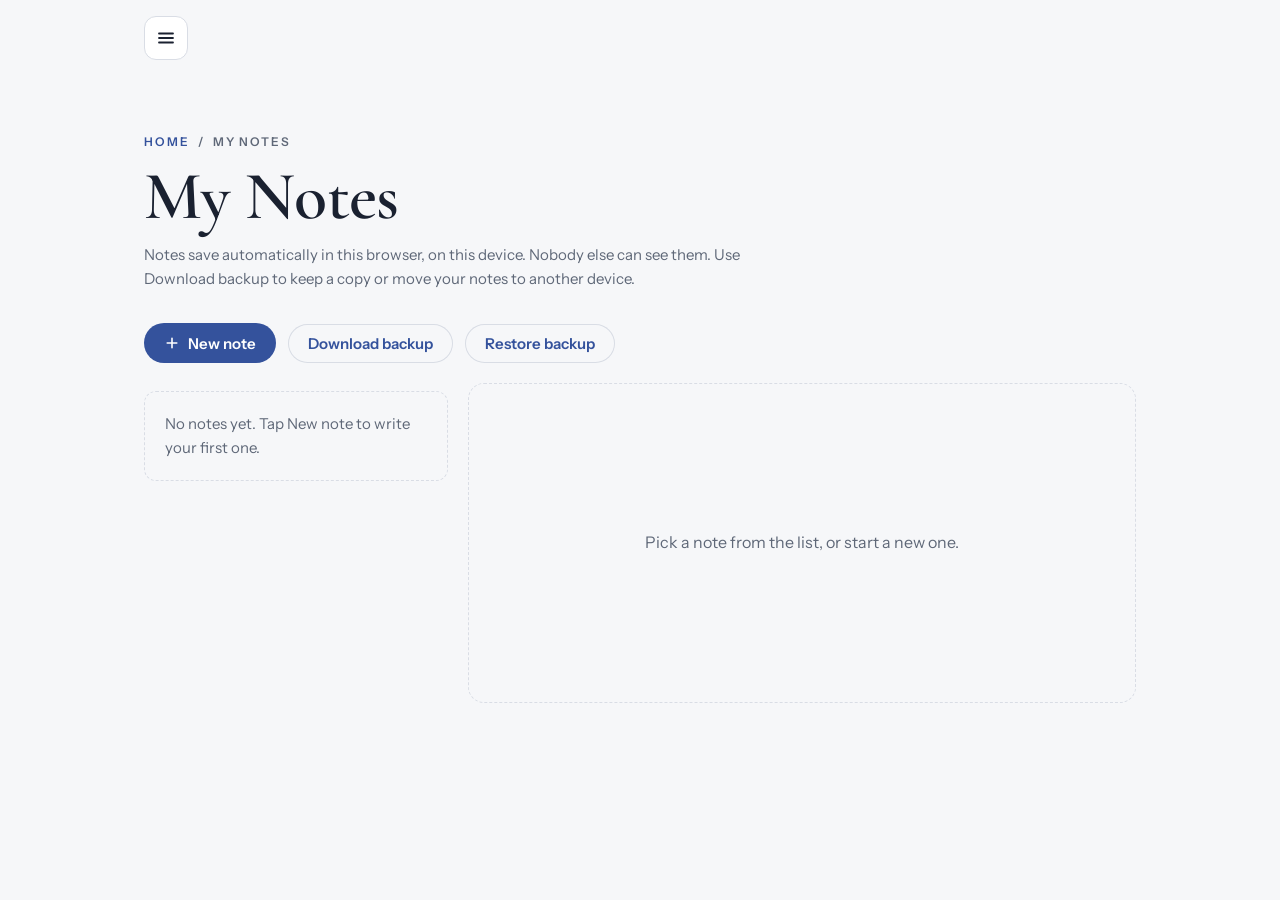
==== notes/index.html @ aa0404c6 "Add seamless transitions: two-way scroll fades, page cross-fades, smooth open/close Co-Authored-By: " ====
<!doctype html>
<html lang="en">
<head>
<meta charset="utf-8">
<meta name="viewport" content="width=device-width, initial-scale=1, viewport-fit=cover">
<title>My Study Notes</title>
<meta name="description" content="Personal study notes. Dos Santos Jesus Study Guide.">
<link rel="preconnect" href="https://fonts.googleapis.com">
<link rel="preconnect" href="https://fonts.gstatic.com" crossorigin>
<link rel="stylesheet" href="https://fonts.googleapis.com/css2?family=Cormorant+Garamond:ital,wght@0,500;0,600;1,500;1,600&family=Instrument+Sans:wght@400;500;600&display=swap">
<link rel="stylesheet" href="../assets/site.css">
<script>(function(d){try{if("IntersectionObserver" in window&&!matchMedia("(prefers-reduced-motion: reduce)").matches){d.classList.add("js-reveal");setTimeout(function(){if(!window.SITE)d.classList.remove("js-reveal")},3000)}}catch(e){}})(document.documentElement);</script>
<style>
  /* Notes: a list of notes beside a plain writing sheet. On phones the list and the sheet take turns. */
  .wrap.wide { max-width: 64rem; }
  .warn {
    margin: 0;
    padding: 0.75rem 1rem;
    border-radius: 10px;
    background: var(--no-soft);
    color: var(--no);
    font-size: 0.875rem;
    font-weight: 500;
    max-width: 62ch;
  }
  .toolbar {
    display: flex;
    flex-wrap: wrap;
    align-items: center;
    gap: 0.5rem 0.75rem;
    padding-bottom: 1.25rem;
  }
  .toolbar .btn svg { width: 1rem; height: 1rem; }
  .toolbar-msg { font-size: 0.875rem; color: var(--muted); }
  .toolbar-msg.bad { color: var(--no); }

  .notes {
    display: grid;
    grid-template-columns: minmax(15rem, 19rem) minmax(0, 1fr);
    gap: 1.25rem;
    align-items: start;
    padding-bottom: 4rem;
  }
  .list-pane { display: flex; flex-direction: column; gap: 0.5rem; min-width: 0; }
  .note-list { list-style: none; margin: 0; padding: 0; display: flex; flex-direction: column; gap: 0.375rem; }
  .note-item {
    appearance: none;
    width: 100%;
    text-align: left;
    font: inherit;
    color: inherit;
    display: flex;
    flex-direction: column;
    gap: 0.25rem;
    padding: 0.75rem 0.875rem;
    border: 1px solid var(--rule);
    border-radius: 12px;
    background: var(--surface);
    cursor: pointer;
  }
  .note-item:hover { border-color: var(--accent); }
  .note-item[aria-current="true"] { border-color: var(--accent); background: var(--accent-soft); }
  .note-item:focus-visible { outline: 2px solid var(--accent); outline-offset: 2px; }
  .note-item .t { font-weight: 600; overflow: hidden; text-overflow: ellipsis; white-space: nowrap; }
  .note-item .s { font-size: 0.875rem; color: var(--muted); overflow: hidden; text-overflow: ellipsis; white-space: nowrap; }
  .note-item .d {
    display: flex;
    align-items: center;
    gap: 0.5rem;
    font-size: 0.75rem;
    color: var(--muted);
    font-variant-numeric: tabular-nums;
  }
  .chip {
    font-size: 0.625rem;
    font-weight: 600;
    letter-spacing: 0.1em;
    text-transform: uppercase;
    padding: 0.0625rem 0.5rem;
    border-radius: 999px;
    background: var(--accent-soft);
    color: var(--accent);
  }
  .note-item[aria-current="true"] .chip { background: var(--surface); }
  .empty {
    margin: 0;
    padding: 1.25rem;
    border: 1px dashed var(--rule);
    border-radius: 12px;
    color: var(--muted);
    font-size: 0.9375rem;
  }

  .editor {
    display: flex;
    flex-direction: column;
    gap: 0.75rem;
    padding: 1.25rem;
    border: 1px solid var(--rule);
    border-radius: 16px;
    background: var(--surface);
    min-width: 0;
  }
  .editor-top { display: flex; flex-wrap: wrap; align-items: center; justify-content: space-between; gap: 0.5rem 1rem; }
  .back {
    appearance: none;
    border: 0;
    background: none;
    padding: 0.25rem 0;
    color: var(--accent);
    font: 600 0.875rem/1 var(--font-body);
    cursor: pointer;
    display: none;
    align-items: center;
    gap: 0.375rem;
  }
  .back svg { width: 1rem; height: 1rem; }
  .back:focus-visible { outline: 2px solid var(--accent); outline-offset: 2px; border-radius: 4px; }
  .topic-field { display: flex; align-items: center; gap: 0.5rem; font-size: 0.8125rem; color: var(--muted); }
  .topic-field select {
    font: inherit;
    font-size: 0.875rem;
    color: var(--fg);
    background: var(--bg);
    border: 1px solid var(--rule);
    border-radius: 8px;
    padding: 0.375rem 0.5rem;
  }
  .save-status { font-size: 0.8125rem; color: var(--muted); font-variant-numeric: tabular-nums; }
  .save-status.ok { color: var(--ok); }
  .title-input {
    width: 100%;
    border: 0;
    border-bottom: 1px solid var(--rule);
    padding: 0.25rem 0 0.5rem;
    background: transparent;
    color: var(--fg);
    font-family: var(--font-display);
    font-weight: 600;
    font-size: clamp(1.75rem, 5vw, 2.25rem);
    line-height: 1.15;
  }
  .title-input::placeholder, .body-input::placeholder { color: var(--muted); opacity: 0.7; }
  .body-input {
    width: 100%;
    min-height: 50vh;
    resize: vertical;
    border: 0;
    padding: 0.25rem 0;
    background: transparent;
    color: var(--fg);
    font: 400 1rem/1.7 var(--font-body);
  }
  .title-input:focus-visible, .body-input:focus-visible, .topic-field select:focus-visible {
    outline: 2px solid var(--accent);
    outline-offset: 4px;
    border-radius: 4px;
  }
  .editor-foot {
    display: flex;
    flex-wrap: wrap;
    align-items: center;
    justify-content: space-between;
    gap: 0.5rem 1rem;
    padding-top: 0.75rem;
    border-top: 1px solid var(--rule);
    font-size: 0.8125rem;
    color: var(--muted);
  }
  .btn.danger { color: var(--no); }
  .btn.danger.armed { background: var(--no); color: var(--bg); box-shadow: none; }
  .editor-placeholder {
    display: grid;
    place-items: center;
    min-height: 20rem;
    padding: 2rem;
    border: 1px dashed var(--rule);
    border-radius: 16px;
    color: var(--muted);
    text-align: center;
  }

  @media (max-width: 760px) {
    .notes { grid-template-columns: 1fr; }
    .notes.editing .list-pane { display: none; }
    .notes:not(.editing) .editor,
    .notes:not(.editing) .editor-placeholder { display: none; }
    .back { display: inline-flex; }
    .body-input { min-height: 55vh; }
  }

  /* Smooth state changes */
  .note-item { transition: border-color 0.2s ease, background-color 0.2s ease; }
  .swap { animation: pop 0.3s cubic-bezier(0.2, 0.7, 0.2, 1) both; }
  .toolbar-msg:not(:empty) { animation: pop 0.3s ease both; }
  .btn.danger { transition: background-color 0.2s ease, color 0.2s ease; }
  @media (prefers-reduced-motion: reduce) {
    .swap, .toolbar-msg:not(:empty) { animation: none; }
    .note-item, .btn.danger { transition: none; }
  }
</style>
</head>
<body data-page="notes">

<header class="topbar">
  <div class="wrap wide">
    <button class="menu-btn" type="button" data-menu-open aria-controls="site-menu" aria-expanded="false" aria-label="Open menu">
      <svg viewBox="0 0 20 20" fill="none" aria-hidden="true"><path d="M3 5.5h14M3 10h14M3 14.5h14" stroke="currentColor" stroke-width="1.8" stroke-linecap="round"/></svg>
    </button>
  </div>
</header>

<main>
  <div class="wrap wide page-head">
    <nav class="crumbs" aria-label="Breadcrumb"><a href="../">Home</a><span aria-hidden="true">/</span><span>My Notes</span></nav>
    <h1>My Notes</h1>
    <p class="lede">Notes save automatically in this browser, on this device. Nobody else can see them. Use Download backup to keep a copy or move your notes to another device.</p>
    <p class="warn" id="storage-warn" hidden>This browser is blocking saving, so your notes will disappear when you close the page. Download a backup before you leave.</p>
  </div>

  <div class="wrap wide">
    <div class="toolbar reveal">
      <button class="btn" id="new-note" type="button">
        <svg viewBox="0 0 20 20" fill="none" aria-hidden="true"><path d="M10 4v12M4 10h12" stroke="currentColor" stroke-width="2" stroke-linecap="round"/></svg>
        New note
      </button>
      <button class="btn ghost" id="export" type="button">Download backup</button>
      <button class="btn ghost" id="import" type="button">Restore backup</button>
      <input type="file" id="import-file" accept=".json,application/json" hidden>
      <span class="toolbar-msg" id="toolbar-msg" aria-live="polite"></span>
    </div>

    <div class="notes reveal" id="notes" style="--delay: 80ms">
      <div class="list-pane">
        <ul class="note-list" id="note-list" aria-label="Your notes"></ul>
        <p class="empty" id="empty">No notes yet. Tap New note to write your first one.</p>
      </div>

      <section class="editor" id="editor" aria-label="Note" hidden>
        <div class="editor-top">
          <button class="back" id="back" type="button">
            <svg viewBox="0 0 20 20" fill="none" aria-hidden="true"><path d="M16 10H4M9 5l-5 5 5 5" stroke="currentColor" stroke-width="1.8" stroke-linecap="round" stroke-linejoin="round"/></svg>
            All notes
          </button>
          <label class="topic-field" for="note-topic">Topic <select id="note-topic"></select></label>
          <span class="save-status" id="save-status" aria-live="polite"></span>
        </div>
        <input class="title-input" id="note-title" type="text" placeholder="Title" autocomplete="off" aria-label="Note title">
        <textarea class="body-input" id="note-body" placeholder="Start writing…" aria-label="Note text"></textarea>
        <div class="editor-foot">
          <span id="note-dates"></span>
          <button class="btn ghost small danger" id="delete" type="button">Delete note</button>
        </div>
      </section>
      <div class="editor-placeholder" id="editor-placeholder">Pick a note from the list, or start a new one.</div>
    </div>
  </div>
</main>

<script src="../assets/site.js" data-root="../"></script>
<script>
(function () {
  var KEY = "dsj-study-notes-v1";
  var TOPICS = ["General"].concat(window.SITE.NAV.map(function (g) { return g.group; }));

  var $ = function (id) { return document.getElementById(id); };
  var listEl = $("note-list"), emptyEl = $("empty"), notesEl = $("notes");
  var editor = $("editor"), placeholder = $("editor-placeholder");
  var titleEl = $("note-title"), bodyEl = $("note-body"), topicEl = $("note-topic");
  var statusEl = $("save-status"), datesEl = $("note-dates"), delBtn = $("delete");
  var msgEl = $("toolbar-msg");

  TOPICS.forEach(function (t) {
    var o = document.createElement("option");
    o.value = t;
    o.textContent = t;
    topicEl.appendChild(o);
  });

  var canSave = true;
  try {
    localStorage.setItem("__dsj_test", "1");
    localStorage.removeItem("__dsj_test");
  } catch (e) { canSave = false; }
  if (!canSave) $("storage-warn").hidden = false;

  function load() {
    if (!canSave) return [];
    try {
      var data = JSON.parse(localStorage.getItem(KEY) || "[]");
      return Array.isArray(data) ? data.filter(valid) : [];
    } catch (e) { return []; }
  }
  function valid(n) {
    return n && typeof n.id === "string" && typeof n.body === "string";
  }
  function persist() {
    if (!canSave) return false;
    try {
      localStorage.setItem(KEY, JSON.stringify(notes));
      return true;
    } catch (e) {
      showMsg("Couldn't save. Your browser storage may be full. Download a backup.", true);
      return false;
    }
  }

  var notes = load();
  var currentId = null;
  var saveTimer = null;

  function newId() {
    return Date.now().toString(36) + Math.random().toString(36).slice(2, 7);
  }
  function sorted() {
    return notes.slice().sort(function (a, b) { return b.updated - a.updated; });
  }
  function find(id) {
    for (var i = 0; i < notes.length; i++) if (notes[i].id === id) return notes[i];
    return null;
  }
  function fmtDate(ts) {
    var d = new Date(ts);
    var today = new Date();
    if (d.toDateString() === today.toDateString()) {
      return d.toLocaleTimeString(undefined, { hour: "numeric", minute: "2-digit" });
    }
    return d.toLocaleDateString(undefined, { day: "numeric", month: "short", year: d.getFullYear() === today.getFullYear() ? undefined : "numeric" });
  }
  function fmtFull(ts) {
    return new Date(ts).toLocaleString(undefined, { day: "numeric", month: "short", year: "numeric", hour: "numeric", minute: "2-digit" });
  }
  function snippet(body) {
    var line = body.split("\n").map(function (l) { return l.trim(); }).filter(Boolean)[0];
    return line || "No text yet";
  }

  function renderList() {
    listEl.innerHTML = "";
    var list = sorted();
    emptyEl.hidden = list.length > 0;
    list.forEach(function (n) {
      var li = document.createElement("li");
      var b = document.createElement("button");
      b.type = "button";
      b.className = "note-item";
      if (n.id === currentId) b.setAttribute("aria-current", "true");
      var t = document.createElement("span"); t.className = "t"; t.textContent = n.title.trim() || "Untitled note";
      var s = document.createElement("span"); s.className = "s"; s.textContent = snippet(n.body);
      var d = document.createElement("span"); d.className = "d";
      var chip = document.createElement("span"); chip.className = "chip"; chip.textContent = n.topic || "General";
      d.append(chip, document.createTextNode(fmtDate(n.updated)));
      b.append(t, s, d);
      b.addEventListener("click", function () { open(n.id, true); });
      li.appendChild(b);
      listEl.appendChild(li);
    });
  }

  function replay(el) {
    el.classList.remove("swap");
    void el.offsetWidth;
    el.classList.add("swap");
  }

  function open(id, enterEditing) {
    flush();
    var switching = id !== currentId || enterEditing;
    currentId = id;
    var n = find(id);
    disarmDelete();
    if (!n) {
      editor.hidden = true;
      placeholder.hidden = false;
      notesEl.classList.remove("editing");
      renderList();
      return;
    }
    editor.hidden = false;
    placeholder.hidden = true;
    titleEl.value = n.title;
    bodyEl.value = n.body;
    topicEl.value = TOPICS.indexOf(n.topic) >= 0 ? n.topic : "General";
    statusEl.textContent = "";
    statusEl.className = "save-status";
    datesEl.textContent = "Last edited " + fmtFull(n.updated);
    if (enterEditing) notesEl.classList.add("editing");
    if (switching) replay(editor);
    renderList();
  }

  function scheduleSave() {
    var n = find(currentId);
    if (!n) return;
    n.title = titleEl.value;
    n.body = bodyEl.value;
    n.topic = topicEl.value;
    n.updated = Date.now();
    statusEl.textContent = "Saving…";
    statusEl.className = "save-status";
    clearTimeout(saveTimer);
    saveTimer = setTimeout(flush, 400);
  }
  function flush() {
    if (!saveTimer) return;
    clearTimeout(saveTimer);
    saveTimer = null;
    var ok = persist();
    var n = find(currentId);
    statusEl.textContent = ok ? "Saved" : (canSave ? "Not saved" : "Not saved on this browser");
    statusEl.className = "save-status" + (ok ? " ok" : "");
    if (n) datesEl.textContent = "Last edited " + fmtFull(n.updated);
    renderList();
  }

  titleEl.addEventListener("input", scheduleSave);
  bodyEl.addEventListener("input", scheduleSave);
  topicEl.addEventListener("change", scheduleSave);
  window.addEventListener("pagehide", flush);
  document.addEventListener("visibilitychange", function () { if (document.hidden) flush(); });

  $("new-note").addEventListener("click", function () {
    flush();
    var now = Date.now();
    var n = { id: newId(), title: "", body: "", topic: "General", created: now, updated: now };
    notes.push(n);
    persist();
    open(n.id, true);
    titleEl.focus();
  });

  $("back").addEventListener("click", function () {
    flush();
    notesEl.classList.remove("editing");
    replay(document.querySelector(".list-pane"));
    window.scrollTo(0, 0);
  });

  var armed = null;
  function disarmDelete() {
    clearTimeout(armed);
    armed = null;
    delBtn.textContent = "Delete note";
    delBtn.classList.remove("armed");
  }
  delBtn.addEventListener("click", function () {
    if (!armed) {
      delBtn.textContent = "Tap again to delete";
      delBtn.classList.add("armed");
      armed = setTimeout(disarmDelete, 3000);
      return;
    }
    disarmDelete();
    clearTimeout(saveTimer);
    saveTimer = null;
    notes = notes.filter(function (n) { return n.id !== currentId; });
    persist();
    var next = sorted()[0];
    notesEl.classList.remove("editing");
    open(next ? next.id : null, false);
    showMsg("Note deleted.");
  });

  function showMsg(text, bad) {
    msgEl.textContent = text;
    msgEl.className = "toolbar-msg" + (bad ? " bad" : "");
    clearTimeout(showMsg.t);
    showMsg.t = setTimeout(function () { msgEl.textContent = ""; }, 5000);
  }

  $("export").addEventListener("click", function () {
    flush();
    if (!notes.length) { showMsg("There are no notes to back up yet."); return; }
    var data = { app: "dos-santos-jesus-study-notes", version: 1, exported: new Date().toISOString(), notes: notes };
    var blob = new Blob([JSON.stringify(data, null, 2)], { type: "application/json" });
    var url = URL.createObjectURL(blob);
    var a = document.createElement("a");
    a.href = url;
    a.download = "study-notes-" + new Date().toISOString().slice(0, 10) + ".json";
    document.body.appendChild(a);
    a.click();
    a.remove();
    setTimeout(function () { URL.revokeObjectURL(url); }, 2000);
    showMsg("Backup downloaded (" + notes.length + (notes.length === 1 ? " note)." : " notes)."));
  });

  var fileEl = $("import-file");
  $("import").addEventListener("click", function () { fileEl.click(); });
  fileEl.addEventListener("change", function () {
    var file = fileEl.files && fileEl.files[0];
    fileEl.value = "";
    if (!file) return;
    var reader = new FileReader();
    reader.onload = function () {
      var incoming;
      try {
        var data = JSON.parse(reader.result);
        incoming = Array.isArray(data) ? data : data && data.notes;
        if (!Array.isArray(incoming)) throw new Error("bad");
        incoming = incoming.filter(valid);
      } catch (e) {
        showMsg("That file isn't a notes backup. Choose a file made with Download backup.", true);
        return;
      }
      var added = 0, updated = 0;
      incoming.forEach(function (n) {
        var clean = {
          id: n.id,
          title: typeof n.title === "string" ? n.title : "",
          body: n.body,
          topic: typeof n.topic === "string" ? n.topic : "General",
          created: Number(n.created) || Date.now(),
          updated: Number(n.updated) || Date.now()
        };
        var existing = find(clean.id);
        if (!existing) { notes.push(clean); added++; }
        else if (clean.updated > existing.updated) { Object.assign(existing, clean); updated++; }
      });
      persist();
      var first = sorted()[0];
      open(currentId && find(currentId) ? currentId : (first ? first.id : null), false);
      showMsg("Restored " + added + (added === 1 ? " new note" : " new notes") + (updated ? " and updated " + updated : "") + ".");
    };
    reader.readAsText(file);
  });

  var first = sorted()[0];
  open(first ? first.id : null, false);
})();
</script>
</body>
</html>
---- assets/site.css ----
/* Shared styles for every page: colour tokens, base type, buttons, page headings, the three-bar menu button and the side menu. */
:root {
  --bg: #f6f7f9;
  --surface: #ffffff;
  --fg: #1a2130;
  --muted: #5f6878;
  --accent: #34529c;
  --accent-soft: #e8edf7;
  --on-accent: #ffffff;
  --rule: #d9dde5;
  --ok: #1f7a4d;
  --ok-soft: #e2f2e9;
  --no: #a63d3d;
  --no-soft: #f7e6e6;
  --grid: rgba(52, 82, 156, 0.08);
  --scrim: rgba(17, 21, 29, 0.4);
  --shadow: 0 24px 64px rgba(17, 21, 29, 0.18);
  --lift: 0 14px 34px rgba(17, 21, 29, 0.1);
  --font-display: "Cormorant Garamond", "Garamond", "Iowan Old Style", Georgia, serif;
  --font-body: "Instrument Sans", "Helvetica Neue", Arial, sans-serif;
}
@media (prefers-color-scheme: dark) {
  :root:not([data-theme="light"]) {
    --bg: #11151d;
    --surface: #171c26;
    --fg: #e7e9ef;
    --muted: #9aa2b3;
    --accent: #93abe6;
    --accent-soft: #1c2436;
    --on-accent: #11151d;
    --rule: #283041;
    --ok: #6fd19d;
    --ok-soft: #15281e;
    --no: #f09a9a;
    --no-soft: #2c1a1c;
    --grid: rgba(147, 171, 230, 0.07);
    --scrim: rgba(0, 0, 0, 0.55);
    --shadow: 0 24px 64px rgba(0, 0, 0, 0.5);
    --lift: 0 14px 34px rgba(0, 0, 0, 0.35);
    color-scheme: dark;
  }
}
:root[data-theme="dark"] {
  --bg: #11151d;
  --surface: #171c26;
  --fg: #e7e9ef;
  --muted: #9aa2b3;
  --accent: #93abe6;
  --accent-soft: #1c2436;
  --on-accent: #11151d;
  --rule: #283041;
  --ok: #6fd19d;
  --ok-soft: #15281e;
  --no: #f09a9a;
  --no-soft: #2c1a1c;
  --grid: rgba(147, 171, 230, 0.07);
  --scrim: rgba(0, 0, 0, 0.55);
  --shadow: 0 24px 64px rgba(0, 0, 0, 0.5);
  --lift: 0 14px 34px rgba(0, 0, 0, 0.35);
  color-scheme: dark;
}

* { box-sizing: border-box; }
:root {
  padding-top: env(safe-area-inset-top, 0px);
  padding-bottom: env(safe-area-inset-bottom, 0px);
}
html { scroll-behavior: smooth; }
html.menu-open { overflow: hidden; }
body {
  margin: 0;
  background: var(--bg);
  color: var(--fg);
  font-family: var(--font-body);
  font-size: 1rem;
  line-height: 1.6;
  -webkit-font-smoothing: antialiased;
}
body::before {
  content: "";
  position: fixed;
  inset: 0 0 auto;
  height: env(safe-area-inset-top, 0px);
  z-index: 10;
  background: var(--bg);
}
[hidden] { display: none !important; }

.wrap {
  max-width: 52rem;
  margin: 0 auto;
  padding-left: max(16px, env(safe-area-inset-left, 0px));
  padding-right: max(16px, env(safe-area-inset-right, 0px));
}

.eyebrow {
  margin: 0;
  font-size: 0.75rem;
  font-weight: 600;
  letter-spacing: 0.18em;
  text-transform: uppercase;
  color: var(--accent);
}

/* Top bar */
.topbar .wrap { padding-block: 1rem; display: flex; align-items: center; gap: 0.75rem; }

/* Page headings (inner pages) */
.page-head {
  padding-block: clamp(2rem, 6vw, 3.5rem) 2rem;
  display: flex;
  flex-direction: column;
  gap: 0.75rem;
}
.crumbs {
  display: flex;
  flex-wrap: wrap;
  align-items: center;
  gap: 0.5rem;
  font-size: 0.75rem;
  font-weight: 600;
  letter-spacing: 0.16em;
  text-transform: uppercase;
  color: var(--muted);
}
.crumbs a { color: var(--accent); text-decoration: none; }
.crumbs a:hover { text-decoration: underline; }
.crumbs a:focus-visible { outline: 2px solid var(--accent); outline-offset: 2px; border-radius: 2px; }
.page-head h1 {
  margin: 0;
  font-family: var(--font-display);
  font-weight: 600;
  font-size: clamp(2.5rem, 8vw, 4.25rem);
  line-height: 1;
  letter-spacing: -0.01em;
  text-wrap: balance;
}
.lede { margin: 0; color: var(--muted); font-size: 0.9375rem; max-width: 62ch; }

/* Buttons */
.btn {
  appearance: none;
  border: 0;
  border-radius: 999px;
  background: var(--accent);
  color: var(--on-accent);
  font: 600 0.9375rem/1 var(--font-body);
  padding: 0.75rem 1.25rem;
  cursor: pointer;
  display: inline-flex;
  align-items: center;
  gap: 0.5rem;
  text-decoration: none;
}
.btn:hover { filter: brightness(1.08); }
.btn.small { padding: 0.625rem 1rem; font-size: 0.875rem; }
.btn.ghost {
  background: transparent;
  color: var(--accent);
  box-shadow: inset 0 0 0 1px var(--rule);
}
.btn.ghost:hover { background: var(--accent-soft); filter: none; }
.btn:disabled { opacity: 0.45; cursor: not-allowed; filter: none; }
.btn:focus-visible { outline: 2px solid var(--accent); outline-offset: 2px; }

/* Three-bar menu button */
.menu-btn {
  appearance: none;
  flex-shrink: 0;
  width: 2.75rem;
  height: 2.75rem;
  display: grid;
  place-items: center;
  border-radius: 12px;
  border: 1px solid var(--rule);
  background: var(--surface);
  color: var(--fg);
  cursor: pointer;
  transition: color 0.15s ease, border-color 0.15s ease;
}
.menu-btn:hover { color: var(--accent); border-color: var(--accent); }
.menu-btn svg { width: 1.25rem; height: 1.25rem; }
.menu-btn:focus-visible,
.drawer a:focus-visible,
.drawer button:focus-visible {
  outline: 2px solid var(--accent);
  outline-offset: 2px;
}

/* Side menu */
.scrim {
  position: fixed;
  inset: 0;
  z-index: 20;
  background: var(--scrim);
  opacity: 0;
  visibility: hidden;
  transition: opacity 0.2s ease, visibility 0.2s;
}
.drawer {
  position: fixed;
  top: 0;
  bottom: 0;
  left: 0;
  z-index: 21;
  width: min(22rem, 88vw);
  display: flex;
  flex-direction: column;
  background: var(--surface);
  border-right: 1px solid var(--rule);
  box-shadow: var(--shadow);
  padding-top: calc(env(safe-area-inset-top, 0px) + 1rem);
  padding-bottom: calc(env(safe-area-inset-bottom, 0px) + 1.5rem);
  padding-left: max(1.25rem, env(safe-area-inset-left, 0px));
  padding-right: 1.25rem;
  overflow-y: auto;
  transform: translateX(-100%);
  visibility: hidden;
  transition: transform 0.25s ease, visibility 0.25s;
}
.menu-open .scrim { opacity: 1; visibility: visible; }
.menu-open .drawer { transform: none; visibility: visible; }

.drawer-head {
  display: flex;
  align-items: center;
  justify-content: space-between;
  gap: 1rem;
  padding-bottom: 1rem;
  border-bottom: 1px solid var(--rule);
}
.drawer-brand {
  font-family: var(--font-display);
  font-weight: 600;
  font-size: 1.375rem;
  line-height: 1.1;
  color: var(--fg);
  text-decoration: none;
}
.close-btn {
  appearance: none;
  width: 2.5rem;
  height: 2.5rem;
  display: grid;
  place-items: center;
  border: 0;
  border-radius: 10px;
  background: transparent;
  color: var(--muted);
  cursor: pointer;
}
.close-btn:hover { background: var(--accent-soft); color: var(--fg); }
.close-btn svg { width: 1.25rem; height: 1.25rem; }

.nav { display: flex; flex-direction: column; gap: 1.25rem; padding-top: 1.25rem; }
.nav-top { display: flex; flex-direction: column; gap: 0.25rem; }
.nav-home {
  display: flex;
  align-items: center;
  gap: 0.625rem;
  padding: 0.625rem 0.75rem;
  border-radius: 10px;
  color: var(--fg);
  text-decoration: none;
  font-weight: 500;
}
.nav-home svg { width: 1.125rem; height: 1.125rem; color: var(--muted); }
.nav-home:hover, .nav-link:hover { background: var(--accent-soft); }
.nav-home[aria-current="page"], .nav-link[aria-current="page"] { background: var(--accent-soft); color: var(--accent); }
.nav-home[aria-current="page"] svg { color: var(--accent); }

.nav-group { display: flex; flex-direction: column; gap: 0.375rem; }
.group-btn {
  appearance: none;
  width: 100%;
  display: flex;
  align-items: center;
  justify-content: space-between;
  gap: 1rem;
  padding: 0.375rem 0.75rem;
  border: 0;
  border-radius: 10px;
  background: transparent;
  color: var(--fg);
  font-family: var(--font-display);
  font-weight: 600;
  font-size: 1.5rem;
  line-height: 1.2;
  text-align: left;
  cursor: pointer;
}
.group-btn:hover { color: var(--accent); }
.group-btn svg { width: 1.125rem; height: 1.125rem; color: var(--muted); transition: transform 0.2s ease; flex-shrink: 0; }
.group-btn[aria-expanded="true"] svg { transform: rotate(180deg); }
.group-list {
  list-style: none;
  margin: 0 0 0 0.75rem;
  padding: 0 0 0 0.75rem;
  border-left: 1px solid var(--rule);
  display: flex;
  flex-direction: column;
  gap: 0.25rem;
}
.nav-link {
  display: flex;
  flex-direction: column;
  gap: 0.125rem;
  padding: 0.625rem 0.75rem;
  border-radius: 10px;
  color: var(--fg);
  text-decoration: none;
}
.nav-link .t { font-weight: 500; }
.nav-link .m { font-size: 0.8125rem; color: var(--muted); }

@media (prefers-reduced-motion: reduce) {
  html { scroll-behavior: auto; }
  .scrim, .drawer, .group-btn svg, .menu-btn { transition: none; }
}

/* Seamless motion: pages cross-fade, things fade in and out as they scroll in and out of view, gentle entrances */
@view-transition { navigation: auto; }
::view-transition-old(root) { animation: page-out 0.22s ease both; }
::view-transition-new(root) { animation: page-in 0.42s cubic-bezier(0.2, 0.7, 0.2, 1) both; }
@keyframes page-out { to { opacity: 0; transform: translateY(-10px); } }
@keyframes page-in { from { opacity: 0; transform: translateY(14px); } }
@keyframes rise { from { opacity: 0; translate: 0 16px; } }
@keyframes pop { from { opacity: 0; translate: 0 6px; } }

.js-reveal .reveal {
  opacity: 0;
  translate: 0 32px;
  transition: opacity 0.55s ease var(--delay, 0s), translate 0.7s cubic-bezier(0.2, 0.7, 0.2, 1) var(--delay, 0s);
}
.js-reveal .reveal[data-side="top"] { translate: 0 -32px; }
.js-reveal .reveal.in { opacity: 1; translate: 0 0; }

@media (prefers-reduced-motion: no-preference) {
  .page-head > * { animation: rise 0.7s cubic-bezier(0.2, 0.7, 0.2, 1) both; }
  .page-head > :nth-child(2) { animation-delay: 0.06s; }
  .page-head > :nth-child(3) { animation-delay: 0.12s; }
  .page-head > :nth-child(4) { animation-delay: 0.18s; }
}
@media (prefers-reduced-motion: reduce) {
  @view-transition { navigation: none; }
  .js-reveal .reveal { opacity: 1; translate: none; transition: none; }
}
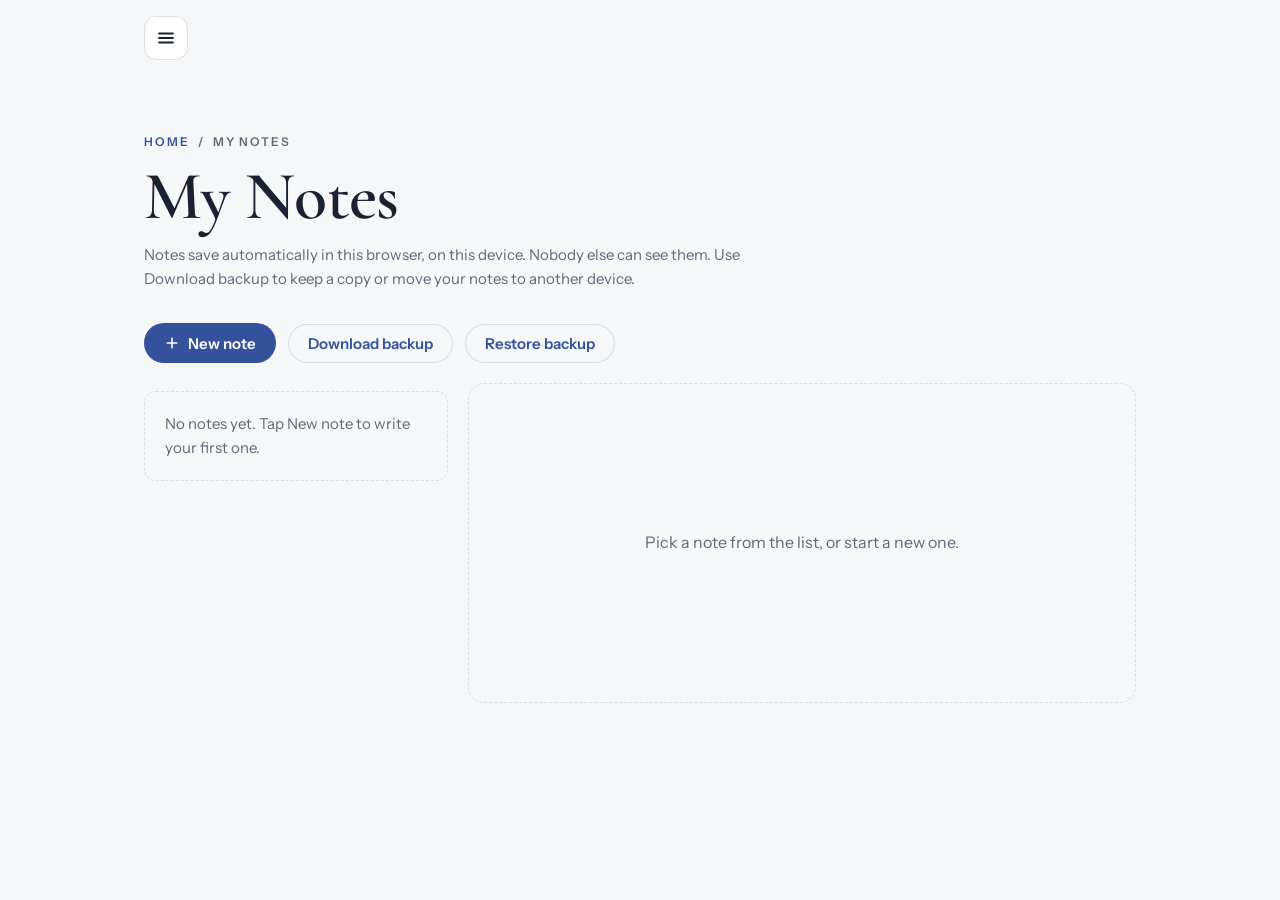
==== commit 1af8b5a5: "Make scroll fades follow scroll position so fading out is visible The previous on/off fade only ran " ====
--- a/notes/index.html
+++ b/notes/index.html
@@ -8,7 +8,7 @@
 <link rel="preconnect" href="https://fonts.googleapis.com">
 <link rel="preconnect" href="https://fonts.gstatic.com" crossorigin>
 <link rel="stylesheet" href="https://fonts.googleapis.com/css2?family=Cormorant+Garamond:ital,wght@0,500;0,600;1,500;1,600&family=Instrument+Sans:wght@400;500;600&display=swap">
-<link rel="stylesheet" href="../assets/site.css">
+<link rel="stylesheet" href="../assets/site.css?v=4">
 <script>(function(d){try{if("IntersectionObserver" in window&&!matchMedia("(prefers-reduced-motion: reduce)").matches){d.classList.add("js-reveal");setTimeout(function(){if(!window.SITE)d.classList.remove("js-reveal")},3000)}}catch(e){}})(document.documentElement);</script>
 <style>
   /* Notes: a list of notes beside a plain writing sheet. On phones the list and the sheet take turns. */
@@ -230,7 +230,7 @@
       <span class="toolbar-msg" id="toolbar-msg" aria-live="polite"></span>
     </div>
 
-    <div class="notes reveal" id="notes" style="--delay: 80ms">
+    <div class="notes reveal" id="notes" data-fade-zone="0.12">
       <div class="list-pane">
         <ul class="note-list" id="note-list" aria-label="Your notes"></ul>
         <p class="empty" id="empty">No notes yet. Tap New note to write your first one.</p>
@@ -257,7 +257,7 @@
   </div>
 </main>
 
-<script src="../assets/site.js" data-root="../"></script>
+<script src="../assets/site.js?v=4" data-root="../"></script>
 <script>
 (function () {
   var KEY = "dsj-study-notes-v1";
--- a/assets/site.css
+++ b/assets/site.css
@@ -327,13 +327,7 @@
 @keyframes rise { from { opacity: 0; translate: 0 16px; } }
 @keyframes pop { from { opacity: 0; translate: 0 6px; } }
 
-.js-reveal .reveal {
-  opacity: 0;
-  translate: 0 32px;
-  transition: opacity 0.55s ease var(--delay, 0s), translate 0.7s cubic-bezier(0.2, 0.7, 0.2, 1) var(--delay, 0s);
-}
-.js-reveal .reveal[data-side="top"] { translate: 0 -32px; }
-.js-reveal .reveal.in { opacity: 1; translate: 0 0; }
+.js-reveal .reveal { will-change: opacity, translate; }
 
 @media (prefers-reduced-motion: no-preference) {
   .page-head > * { animation: rise 0.7s cubic-bezier(0.2, 0.7, 0.2, 1) both; }
@@ -343,5 +337,5 @@
 }
 @media (prefers-reduced-motion: reduce) {
   @view-transition { navigation: none; }
-  .js-reveal .reveal { opacity: 1; translate: none; transition: none; }
-}
+  .reveal { opacity: 1 !important; translate: none !important; }
+}
